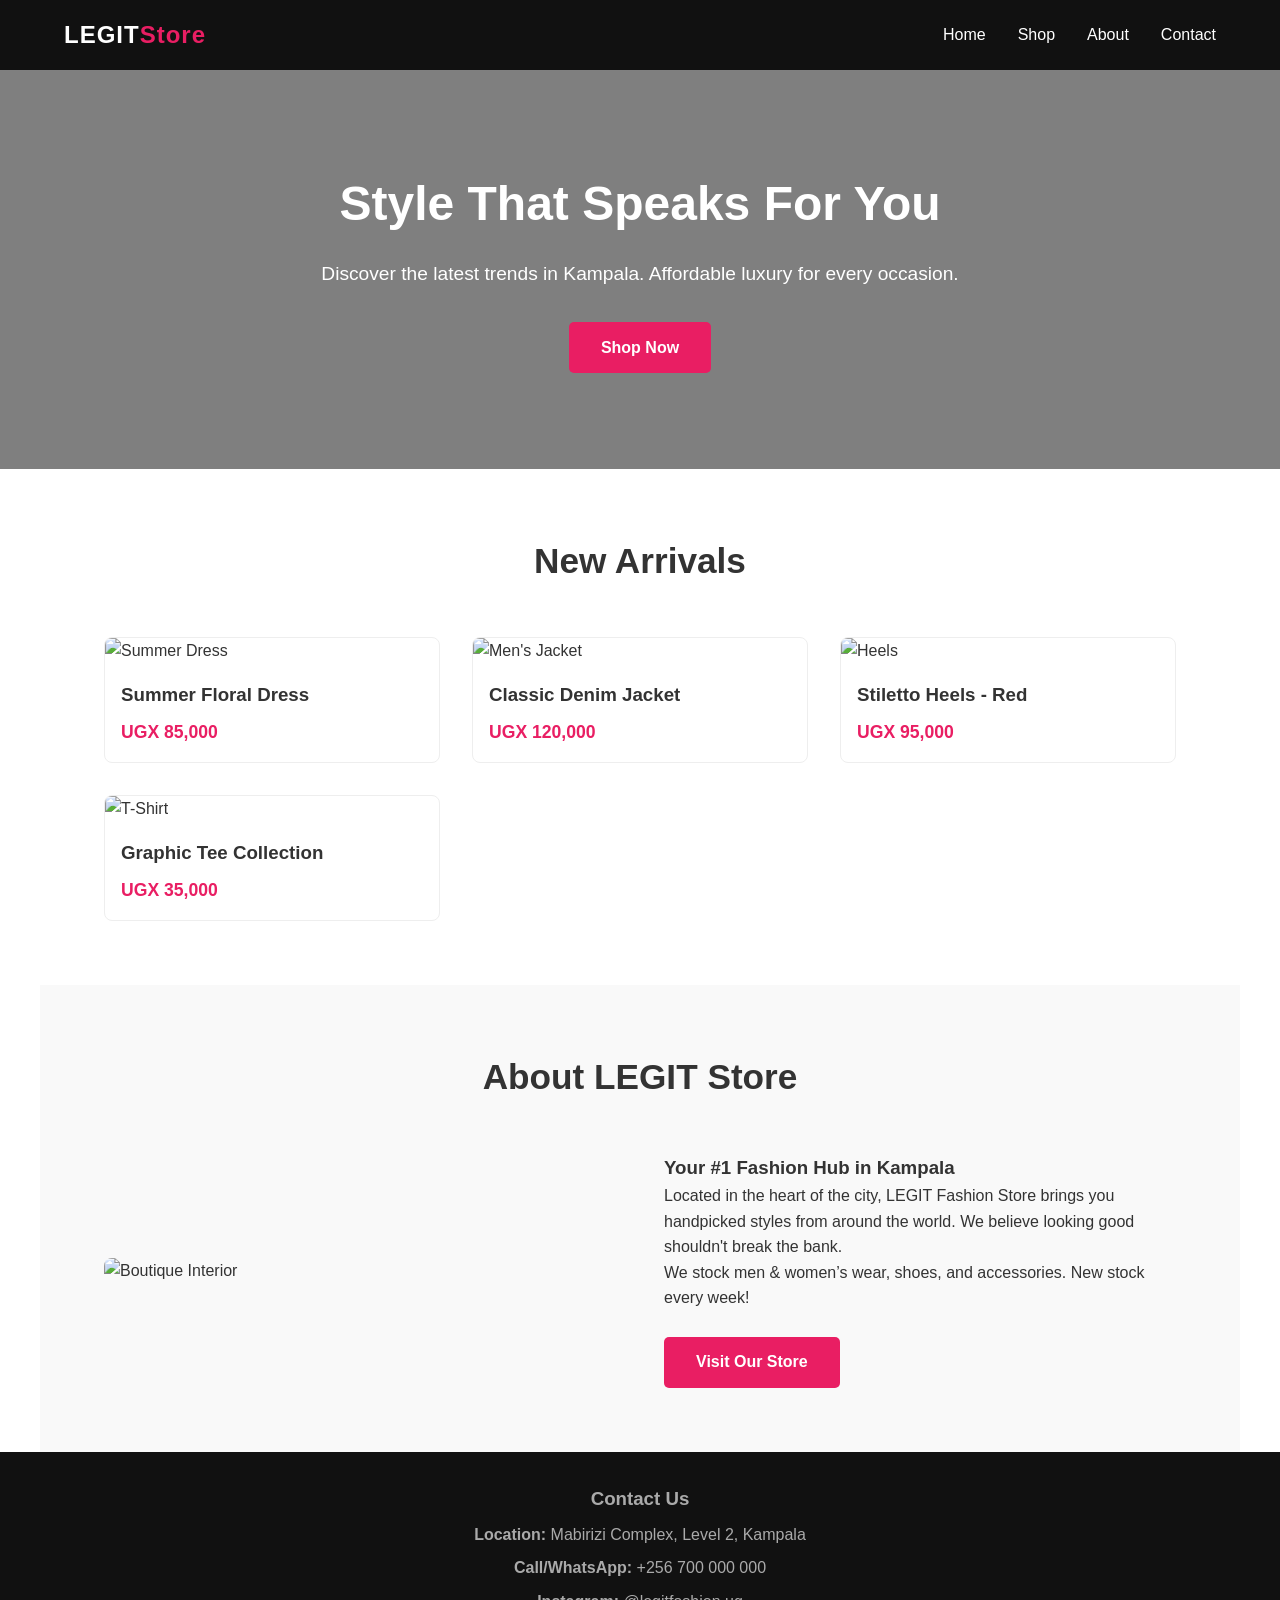
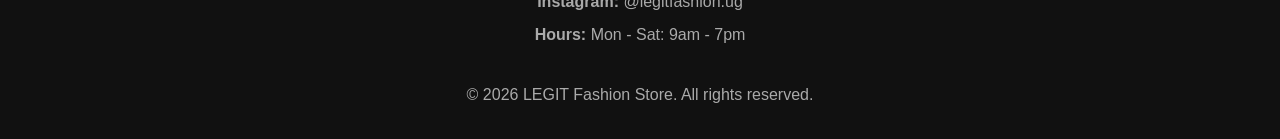
==== index.html @ 0c0a8f09 "Add files via upload" ====
<!DOCTYPE html>
<html lang="en">

<head>
          <meta charset="UTF-8">
          <meta name="viewport" content="width=device-width, initial-scale=1.0">
          <title>LEGIT Fashion Store | Kampala Boutique</title>
          <style>
                    * {
                              margin: 0;
                              padding: 0;
                              box-sizing: border-box;
                    }

                    body {
                              font-family: 'Segoe UI', Arial, sans-serif;
                              line-height: 1.6;
                              color: #333;
                    }

                    header {
                              background: #111;
                              color: #fff;
                              padding: 1rem 5%;
                              position: sticky;
                              top: 0;
                              z-index: 100;
                    }

                    nav {
                              display: flex;
                              justify-content: space-between;
                              align-items: center;
                              max-width: 1200px;
                              margin: auto;
                    }

                    .logo {
                              font-size: 1.5rem;
                              font-weight: 700;
                              letter-spacing: 1px;
                    }

                    .logo span {
                              color: #e91e63;
                    }

                    nav ul {
                              display: flex;
                              gap: 2rem;
                              list-style: none;
                    }

                    nav a {
                              color: #fff;
                              text-decoration: none;
                              font-weight: 500;
                    }

                    nav a:hover {
                              color: #e91e63;
                    }

                    .hero {
                              background: linear-gradient(rgba(0, 0, 0, 0.5), rgba(0, 0, 0, 0.5)), url('https://images.unsplash.com/photo-1441986300917-64674bd600d8?w=1200') center/cover;
                              color: #fff;
                              text-align: center;
                              padding: 6rem 5%;
                    }

                    .hero h1 {
                              font-size: 3rem;
                              margin-bottom: 1rem;
                    }

                    .hero p {
                              font-size: 1.2rem;
                              margin-bottom: 2rem;
                    }

                    .btn {
                              background: #e91e63;
                              color: #fff;
                              padding: 0.8rem 2rem;
                              border: none;
                              border-radius: 5px;
                              text-decoration: none;
                              font-weight: 600;
                              display: inline-block;
                              cursor: pointer;
                    }

                    .btn:hover {
                              background: #c2185b;
                    }

                    .section {
                              padding: 4rem 5%;
                              max-width: 1200px;
                              margin: auto;
                    }

                    .section h2 {
                              text-align: center;
                              font-size: 2.2rem;
                              margin-bottom: 3rem;
                    }

                    .products {
                              display: grid;
                              grid-template-columns: repeat(auto-fit, minmax(250px, 1fr));
                              gap: 2rem;
                    }

                    .card {
                              border: 1px solid #eee;
                              border-radius: 8px;
                              overflow: hidden;
                              transition: 0.3s;
                    }

                    .card:hover {
                              transform: translateY(-5px);
                              box-shadow: 0 10px 20px rgba(0, 0, 0, 0.1);
                    }

                    .card img {
                              width: 100%;
                              height: 300px;
                              object-fit: cover;
                    }

                    .card-body {
                              padding: 1rem;
                    }

                    .card-body h3 {
                              margin-bottom: 0.5rem;
                    }

                    .price {
                              color: #e91e63;
                              font-weight: 700;
                              font-size: 1.1rem;
                    }

                    .about {
                              background: #f9f9f9;
                    }

                    .about-content {
                              display: grid;
                              grid-template-columns: 1fr 1fr;
                              gap: 3rem;
                              align-items: center;
                    }

                    .about img {
                              width: 100%;
                              border-radius: 8px;
                    }

                    footer {
                              background: #111;
                              color: #aaa;
                              text-align: center;
                              padding: 2rem 5%;
                    }

                    .contact p {
                              margin: 0.5rem 0;
                    }

                    @media(max-width: 768px) {
                              .hero h1 {
                                        font-size: 2rem;
                              }

                              nav ul {
                                        gap: 1rem;
                                        font-size: 0.9rem;
                              }

                              .about-content {
                                        grid-template-columns: 1fr;
                              }
                    }
          </style>
</head>

<body>
          <header>
                    <nav>
                              <div class="logo">LEGIT<span>Store</span></div>
                              <ul>
                                        <li><a href="#home">Home</a></li>
                                        <li><a href="#shop">Shop</a></li>
                                        <li><a href="#about">About</a></li>
                                        <li><a href="#contact">Contact</a></li>
                              </ul>
                    </nav>
          </header>
          <section class="hero" id="home">
                    <h1>Style That Speaks For You</h1>
                    <p>Discover the latest trends in Kampala. Affordable luxury for every occasion.</p>
                    <a href="#shop" class="btn">Shop Now</a>
          </section>
          <section class="section" id="shop">
                    <h2>New Arrivals</h2>
                    <div class="products">
                              <div class="card">
                                        <img src="https://images.unsplash.com/photo-1434389677669-e08b4cac3105?w=400"
                                                                                          alt="Summer Dress">
                                        <div class="card-body">
                                                  <h3>Summer Floral Dress</h3>
                                                  <p class="price">UGX 85,000</p>
                                        </div>
                              </div>
                              <div class="card">
                                        <img src="https://images.unsplash.com/photo-1591047139829-d91aecb6caea?w=400"
                                                                                          alt="Men's Jacket">
                                        <div class="card-body">
                                                  <h3>Classic Denim Jacket</h3>
                                                  <p class="price">UGX 120,000</p>
                                        </div>
                              </div>
                              <div class="card">
                                        <img src="https://images.unsplash.com/photo-1543163521-1bf539c55dd2?w=400"
                                                                                          alt="Heels">
                                        <div class="card-body">
                                                  <h3>Stiletto Heels - Red</h3>
                                                  <p class="price">UGX 95,000</p>
                                        </div>
                              </div>
                              <div class="card">
                                        <img src="https://images.unsplash.com/photo-1521572163474-6864f9cf17ab?w=400"
                                                                                          alt="T-Shirt">
                                        <div class="card-body">
                                                  <h3>Graphic Tee Collection</h3>
                                                  <p class="price">UGX 35,000</p>
                                        </div>
                              </div>
                    </div>
          </section>
          <section class="section about" id="about">
                    <h2>About LEGIT Store</h2>
                    <div class="about-content">
                              <img src="https://images.unsplash.com/photo-1558769132-cb1aea458c5e?w=600"
                                                                                alt="Boutique Interior">
                              <div>
                                        <h3>Your #1 Fashion Hub in Kampala</h3>
                                        <p>Located in the heart of the city, LEGIT Fashion Store brings you handpicked
                                                  styles from around the world. We believe looking good shouldn't break
                                                  the bank.</p>
                                        <p>We stock men & women’s wear, shoes, and accessories. New stock every week!
                                        </p><br>
                                        <a href="#contact" class="btn">Visit Our Store</a>
                              </div>
                    </div>
          </section>
          <footer id="contact">
                    <div class="contact">
                              <h3>Contact Us</h3>
                              <p><strong>Location:</strong> Mabirizi Complex, Level 2, Kampala</p>
                              <p><strong>Call/WhatsApp:</strong> +256 700 000 000</p>
                              <p><strong>Instagram:</strong> @legitfashion.ug</p>
                              <p><strong>Hours:</strong> Mon - Sat: 9am - 7pm</p>
                    </div><br>
                    <p>&copy; 2026 LEGIT Fashion Store. All rights reserved.</p>
          </footer>
</body>

</html>
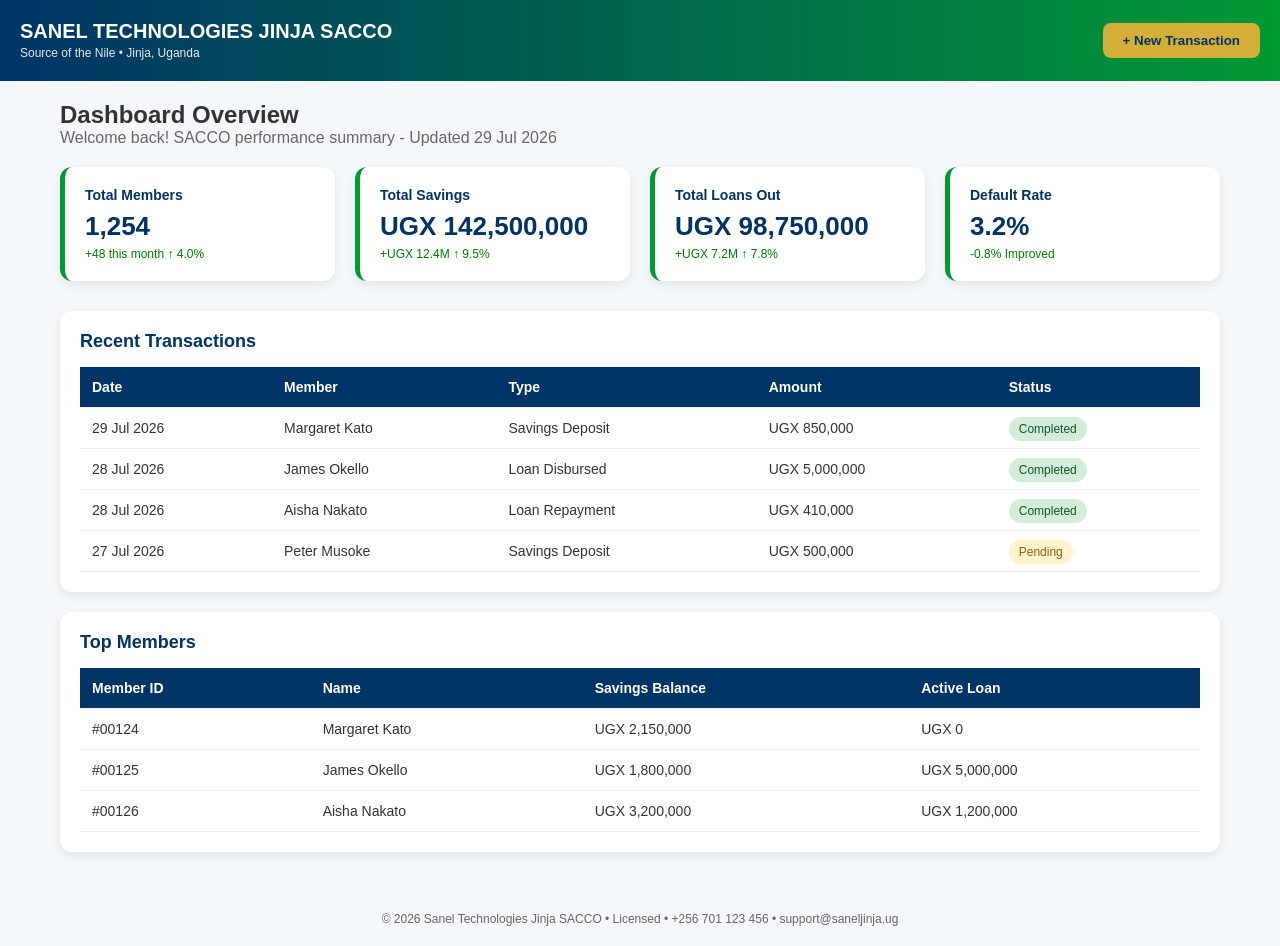
==== commit 9409aba5: "Update index.html" ====
--- a/index.html
+++ b/index.html
@@ -1,273 +1,121 @@
-<!DOCTYPE html>
-<html lang="en">
-
-<head>
-          <meta charset="UTF-8">
-          <meta name="viewport" content="width=device-width, initial-scale=1.0">
-          <title>LEGIT Fashion Store | Kampala Boutique</title>
-          <style>
-                    * {
-                              margin: 0;
-                              padding: 0;
-                              box-sizing: border-box;
-                    }
-
-                    body {
-                              font-family: 'Segoe UI', Arial, sans-serif;
-                              line-height: 1.6;
-                              color: #333;
-                    }
-
-                    header {
-                              background: #111;
-                              color: #fff;
-                              padding: 1rem 5%;
-                              position: sticky;
-                              top: 0;
-                              z-index: 100;
-                    }
-
-                    nav {
-                              display: flex;
-                              justify-content: space-between;
-                              align-items: center;
-                              max-width: 1200px;
-                              margin: auto;
-                    }
-
-                    .logo {
-                              font-size: 1.5rem;
-                              font-weight: 700;
-                              letter-spacing: 1px;
-                    }
-
-                    .logo span {
-                              color: #e91e63;
-                    }
-
-                    nav ul {
-                              display: flex;
-                              gap: 2rem;
-                              list-style: none;
-                    }
-
-                    nav a {
-                              color: #fff;
-                              text-decoration: none;
-                              font-weight: 500;
-                    }
-
-                    nav a:hover {
-                              color: #e91e63;
-                    }
-
-                    .hero {
-                              background: linear-gradient(rgba(0, 0, 0, 0.5), rgba(0, 0, 0, 0.5)), url('https://images.unsplash.com/photo-1441986300917-64674bd600d8?w=1200') center/cover;
-                              color: #fff;
-                              text-align: center;
-                              padding: 6rem 5%;
-                    }
-
-                    .hero h1 {
-                              font-size: 3rem;
-                              margin-bottom: 1rem;
-                    }
-
-                    .hero p {
-                              font-size: 1.2rem;
-                              margin-bottom: 2rem;
-                    }
-
-                    .btn {
-                              background: #e91e63;
-                              color: #fff;
-                              padding: 0.8rem 2rem;
-                              border: none;
-                              border-radius: 5px;
-                              text-decoration: none;
-                              font-weight: 600;
-                              display: inline-block;
-                              cursor: pointer;
-                    }
-
-                    .btn:hover {
-                              background: #c2185b;
-                    }
-
-                    .section {
-                              padding: 4rem 5%;
-                              max-width: 1200px;
-                              margin: auto;
-                    }
-
-                    .section h2 {
-                              text-align: center;
-                              font-size: 2.2rem;
-                              margin-bottom: 3rem;
-                    }
-
-                    .products {
-                              display: grid;
-                              grid-template-columns: repeat(auto-fit, minmax(250px, 1fr));
-                              gap: 2rem;
-                    }
-
-                    .card {
-                              border: 1px solid #eee;
-                              border-radius: 8px;
-                              overflow: hidden;
-                              transition: 0.3s;
-                    }
-
-                    .card:hover {
-                              transform: translateY(-5px);
-                              box-shadow: 0 10px 20px rgba(0, 0, 0, 0.1);
-                    }
-
-                    .card img {
-                              width: 100%;
-                              height: 300px;
-                              object-fit: cover;
-                    }
-
-                    .card-body {
-                              padding: 1rem;
-                    }
-
-                    .card-body h3 {
-                              margin-bottom: 0.5rem;
-                    }
-
-                    .price {
-                              color: #e91e63;
-                              font-weight: 700;
-                              font-size: 1.1rem;
-                    }
-
-                    .about {
-                              background: #f9f9f9;
-                    }
-
-                    .about-content {
-                              display: grid;
-                              grid-template-columns: 1fr 1fr;
-                              gap: 3rem;
-                              align-items: center;
-                    }
-
-                    .about img {
-                              width: 100%;
-                              border-radius: 8px;
-                    }
-
-                    footer {
-                              background: #111;
-                              color: #aaa;
-                              text-align: center;
-                              padding: 2rem 5%;
-                    }
-
-                    .contact p {
-                              margin: 0.5rem 0;
-                    }
-
-                    @media(max-width: 768px) {
-                              .hero h1 {
-                                        font-size: 2rem;
-                              }
-
-                              nav ul {
-                                        gap: 1rem;
-                                        font-size: 0.9rem;
-                              }
-
-                              .about-content {
-                                        grid-template-columns: 1fr;
-                              }
-                    }
-          </style>
-</head>
-
-<body>
-          <header>
-                    <nav>
-                              <div class="logo">LEGIT<span>Store</span></div>
-                              <ul>
-                                        <li><a href="#home">Home</a></li>
-                                        <li><a href="#shop">Shop</a></li>
-                                        <li><a href="#about">About</a></li>
-                                        <li><a href="#contact">Contact</a></li>
-                              </ul>
-                    </nav>
-          </header>
-          <section class="hero" id="home">
-                    <h1>Style That Speaks For You</h1>
-                    <p>Discover the latest trends in Kampala. Affordable luxury for every occasion.</p>
-                    <a href="#shop" class="btn">Shop Now</a>
-          </section>
-          <section class="section" id="shop">
-                    <h2>New Arrivals</h2>
-                    <div class="products">
-                              <div class="card">
-                                        <img src="https://images.unsplash.com/photo-1434389677669-e08b4cac3105?w=400"
-                                                                                          alt="Summer Dress">
-                                        <div class="card-body">
-                                                  <h3>Summer Floral Dress</h3>
-                                                  <p class="price">UGX 85,000</p>
-                                        </div>
-                              </div>
-                              <div class="card">
-                                        <img src="https://images.unsplash.com/photo-1591047139829-d91aecb6caea?w=400"
-                                                                                          alt="Men's Jacket">
-                                        <div class="card-body">
-                                                  <h3>Classic Denim Jacket</h3>
-                                                  <p class="price">UGX 120,000</p>
-                                        </div>
-                              </div>
-                              <div class="card">
-                                        <img src="https://images.unsplash.com/photo-1543163521-1bf539c55dd2?w=400"
-                                                                                          alt="Heels">
-                                        <div class="card-body">
-                                                  <h3>Stiletto Heels - Red</h3>
-                                                  <p class="price">UGX 95,000</p>
-                                        </div>
-                              </div>
-                              <div class="card">
-                                        <img src="https://images.unsplash.com/photo-1521572163474-6864f9cf17ab?w=400"
-                                                                                          alt="T-Shirt">
-                                        <div class="card-body">
-                                                  <h3>Graphic Tee Collection</h3>
-                                                  <p class="price">UGX 35,000</p>
-                                        </div>
-                              </div>
-                    </div>
-          </section>
-          <section class="section about" id="about">
-                    <h2>About LEGIT Store</h2>
-                    <div class="about-content">
-                              <img src="https://images.unsplash.com/photo-1558769132-cb1aea458c5e?w=600"
-                                                                                alt="Boutique Interior">
-                              <div>
-                                        <h3>Your #1 Fashion Hub in Kampala</h3>
-                                        <p>Located in the heart of the city, LEGIT Fashion Store brings you handpicked
-                                                  styles from around the world. We believe looking good shouldn't break
-                                                  the bank.</p>
-                                        <p>We stock men & women’s wear, shoes, and accessories. New stock every week!
-                                        </p><br>
-                                        <a href="#contact" class="btn">Visit Our Store</a>
-                              </div>
-                    </div>
-          </section>
-          <footer id="contact">
-                    <div class="contact">
-                              <h3>Contact Us</h3>
-                              <p><strong>Location:</strong> Mabirizi Complex, Level 2, Kampala</p>
-                              <p><strong>Call/WhatsApp:</strong> +256 700 000 000</p>
-                              <p><strong>Instagram:</strong> @legitfashion.ug</p>
-                              <p><strong>Hours:</strong> Mon - Sat: 9am - 7pm</p>
-                    </div><br>
-                    <p>&copy; 2026 LEGIT Fashion Store. All rights reserved.</p>
-          </footer>
-</body>
-
+<!DOCTYPE html>
+<html lang="en">
+<head>
+  <meta charset="UTF-8">
+  <meta name="viewport" content="width=device-width, initial-scale=1.0">
+  <title>Sanel Technologies Jinja SACCO</title>
+  <style>
+    *{margin:0;padding:0;box-sizing:border-box;font-family:'Poppins',Arial,sans-serif}
+    body{background:#f4f8fb;color:#333}
+    header{background:linear-gradient(90deg,#003366,#009933);color:white;padding:20px;display:flex;justify-content:space-between;align-items:center}
+    header h1{font-size:20px}
+    header span{font-size:12px;opacity:0.9}
+    .container{padding:20px;max-width:1200px;margin:auto}
+    .cards{display:grid;grid-template-columns:repeat(auto-fit,minmax(250px,1fr));gap:20px;margin-bottom:30px}
+    .card{background:white;padding:20px;border-radius:12px;box-shadow:0 4px 10px rgba(0,0,0,0.08);border-left:5px solid #009933}
+    .card h3{color:#003366;font-size:14px;margin-bottom:8px}
+    .card h2{font-size:26px;color:#003366}
+    .card p{font-size:12px;color:green;margin-top:5px}
+    .section{background:white;padding:20px;border-radius:12px;box-shadow:0 4px 10px rgba(0,0,0,0.08);margin-bottom:20px}
+    .section h2{color:#003366;margin-bottom:15px;font-size:18px}
+    table{width:100%;border-collapse:collapse}
+    th,td{padding:12px;text-align:left;border-bottom:1px solid #eee;font-size:14px}
+    th{background:#003366;color:white}
+    .btn{background:#D4AF37;color:#003366;padding:10px 20px;border:none;border-radius:8px;font-weight:bold;cursor:pointer}
+    .status{padding:5px 10px;border-radius:20px;font-size:12px}
+    .completed{background:#d4edda;color:#155724}
+    .pending{background:#fff3cd;color:#856404}
+    footer{text-align:center;padding:20px;font-size:12px;color:#666}
+    @media(max-width:768px){header h1{font-size:16px}}
+  </style>
+</head>
+<body>
+
+<header>
+  <div>
+    <h1>SANEL TECHNOLOGIES JINJA SACCO</h1>
+    <span>Source of the Nile • Jinja, Uganda</span>
+  </div>
+  <button class="btn">+ New Transaction</button>
+</header>
+
+<div class="container">
+  <h2>Dashboard Overview</h2>
+  <p style="margin-bottom:20px;color:#666">Welcome back! SACCO performance summary - Updated 29 Jul 2026</p>
+
+  <!-- 4 CARDS -->
+  <div class="cards">
+    <div class="card">
+      <h3>Total Members</h3>
+      <h2>1,254</h2>
+      <p>+48 this month ↑ 4.0%</p>
+    </div>
+    <div class="card">
+      <h3>Total Savings</h3>
+      <h2>UGX 142,500,000</h2>
+      <p>+UGX 12.4M ↑ 9.5%</p>
+    </div>
+    <div class="card">
+      <h3>Total Loans Out</h3>
+      <h2>UGX 98,750,000</h2>
+      <p>+UGX 7.2M ↑ 7.8%</p>
+    </div>
+    <div class="card">
+      <h3>Default Rate</h3>
+      <h2>3.2%</h2>
+      <p>-0.8% Improved</p>
+    </div>
+  </div>
+
+  <!-- RECENT TRANSACTIONS -->
+  <div class="section">
+    <h2>Recent Transactions</h2>
+    <table>
+      <tr>
+        <th>Date</th><th>Member</th><th>Type</th><th>Amount</th><th>Status</th>
+      </tr>
+      <tr>
+        <td>29 Jul 2026</td><td>Margaret Kato</td><td>Savings Deposit</td><td>UGX 850,000</td>
+        <td><span class="status completed">Completed</span></td>
+      </tr>
+      <tr>
+        <td>28 Jul 2026</td><td>James Okello</td><td>Loan Disbursed</td><td>UGX 5,000,000</td>
+        <td><span class="status completed">Completed</span></td>
+      </tr>
+      <tr>
+        <td>28 Jul 2026</td><td>Aisha Nakato</td><td>Loan Repayment</td><td>UGX 410,000</td>
+        <td><span class="status completed">Completed</span></td>
+      </tr>
+      <tr>
+        <td>27 Jul 2026</td><td>Peter Musoke</td><td>Savings Deposit</td><td>UGX 500,000</td>
+        <td><span class="status pending">Pending</span></td>
+      </tr>
+    </table>
+  </div>
+
+  <!-- MEMBERS TABLE -->
+  <div class="section">
+    <h2>Top Members</h2>
+    <table>
+      <tr>
+        <th>Member ID</th><th>Name</th><th>Savings Balance</th><th>Active Loan</th>
+      </tr>
+      <tr>
+        <td>#00124</td><td>Margaret Kato</td><td>UGX 2,150,000</td><td>UGX 0</td>
+      </tr>
+      <tr>
+        <td>#00125</td><td>James Okello</td><td>UGX 1,800,000</td><td>UGX 5,000,000</td>
+      </tr>
+      <tr>
+        <td>#00126</td><td>Aisha Nakato</td><td>UGX 3,200,000</td><td>UGX 1,200,000</td>
+      </tr>
+    </table>
+  </div>
+</div>
+
+<footer>
+  © 2026 Sanel Technologies Jinja SACCO • Licensed • +256 701 123 456 • support@saneljinja.ug
+</footer>
+
+</body>
 </html>
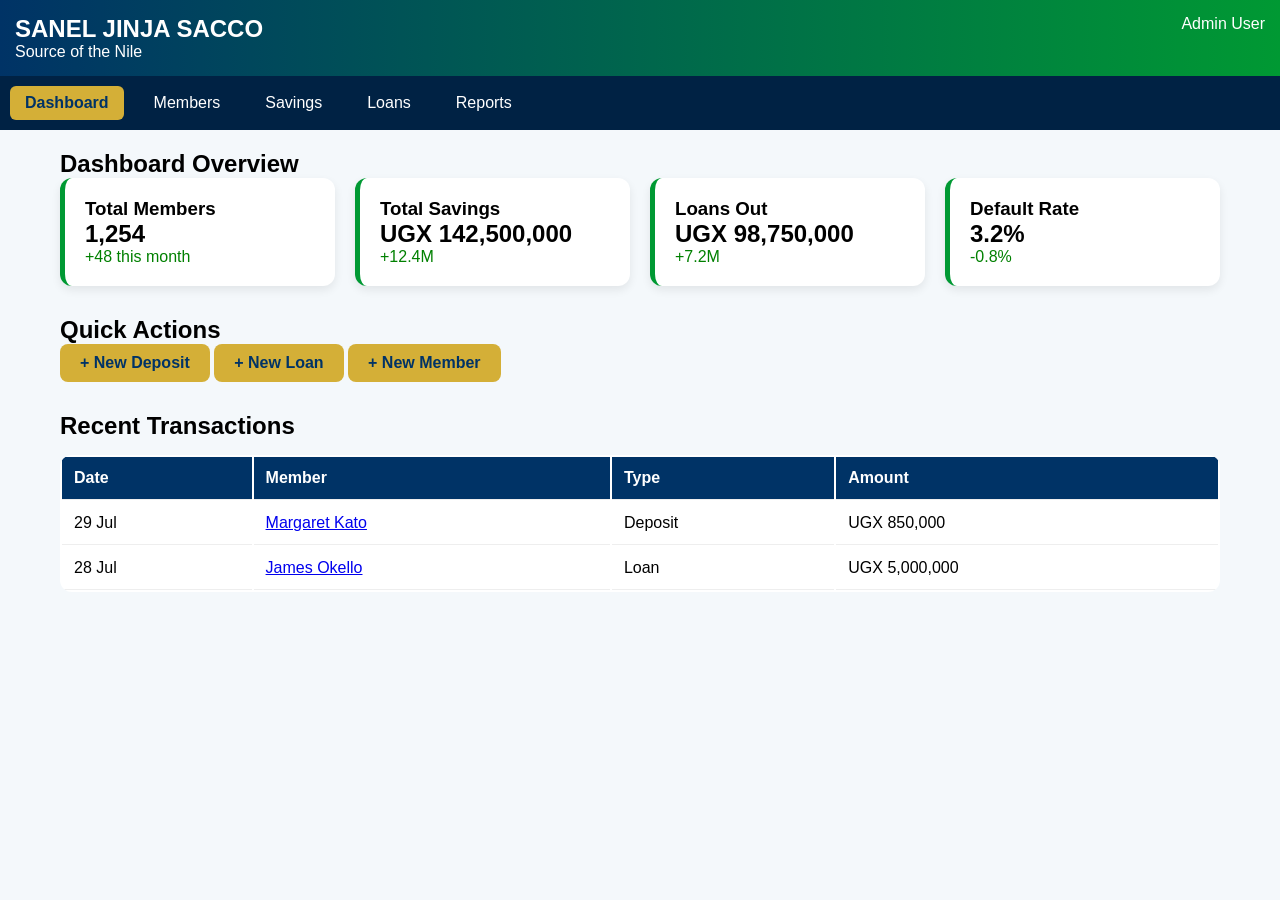
==== commit 29a2734e: "Update index.html" ====
--- a/index.html
+++ b/index.html
@@ -1,121 +1,62 @@
 <!DOCTYPE html>
 <html lang="en">
 <head>
-  <meta charset="UTF-8">
-  <meta name="viewport" content="width=device-width, initial-scale=1.0">
-  <title>Sanel Technologies Jinja SACCO</title>
-  <style>
-    *{margin:0;padding:0;box-sizing:border-box;font-family:'Poppins',Arial,sans-serif}
-    body{background:#f4f8fb;color:#333}
-    header{background:linear-gradient(90deg,#003366,#009933);color:white;padding:20px;display:flex;justify-content:space-between;align-items:center}
-    header h1{font-size:20px}
-    header span{font-size:12px;opacity:0.9}
-    .container{padding:20px;max-width:1200px;margin:auto}
-    .cards{display:grid;grid-template-columns:repeat(auto-fit,minmax(250px,1fr));gap:20px;margin-bottom:30px}
-    .card{background:white;padding:20px;border-radius:12px;box-shadow:0 4px 10px rgba(0,0,0,0.08);border-left:5px solid #009933}
-    .card h3{color:#003366;font-size:14px;margin-bottom:8px}
-    .card h2{font-size:26px;color:#003366}
-    .card p{font-size:12px;color:green;margin-top:5px}
-    .section{background:white;padding:20px;border-radius:12px;box-shadow:0 4px 10px rgba(0,0,0,0.08);margin-bottom:20px}
-    .section h2{color:#003366;margin-bottom:15px;font-size:18px}
-    table{width:100%;border-collapse:collapse}
-    th,td{padding:12px;text-align:left;border-bottom:1px solid #eee;font-size:14px}
-    th{background:#003366;color:white}
-    .btn{background:#D4AF37;color:#003366;padding:10px 20px;border:none;border-radius:8px;font-weight:bold;cursor:pointer}
-    .status{padding:5px 10px;border-radius:20px;font-size:12px}
-    .completed{background:#d4edda;color:#155724}
-    .pending{background:#fff3cd;color:#856404}
-    footer{text-align:center;padding:20px;font-size:12px;color:#666}
-    @media(max-width:768px){header h1{font-size:16px}}
-  </style>
+<meta charset="UTF-8">
+<meta name="viewport" content="width=device-width, initial-scale=1.0">
+<title>Sanel Jinja SACCO</title>
+<style>
+*{margin:0;padding:0;box-sizing:border-box;font-family:'Poppins',Arial}
+body{background:#f4f8fb}
+header{background:linear-gradient(90deg,#003366,#009933);color:white;padding:15px;display:flex;justify-content:space-between}
+nav{background:#002244;padding:10px;display:flex;gap:15px;overflow-x:auto}
+nav a{color:white;text-decoration:none;padding:8px 15px;border-radius:6px;white-space:nowrap}
+nav a.active, nav a:hover{background:#D4AF37;color:#003366;font-weight:bold}
+.container{padding:20px;max-width:1200px;margin:auto}
+.cards{display:grid;grid-template-columns:repeat(auto-fit,minmax(250px,1fr));gap:20px}
+.card{background:white;padding:20px;border-radius:12px;box-shadow:0 4px 10px rgba(0,0,0,0.08);border-left:5px solid #009933}
+.btn{background:#D4AF37;color:#003366;padding:10px 20px;border:none;border-radius:8px;font-weight:bold;cursor:pointer;text-decoration:none;display:inline-block}
+table{width:100%;background:white;border-radius:12px;overflow:hidden;margin-top:15px}
+th,td{padding:12px;text-align:left;border-bottom:1px solid #eee}
+th{background:#003366;color:white}
+</style>
 </head>
 <body>
 
 <header>
-  <div>
-    <h1>SANEL TECHNOLOGIES JINJA SACCO</h1>
-    <span>Source of the Nile • Jinja, Uganda</span>
-  </div>
-  <button class="btn">+ New Transaction</button>
+  <div><h2>SANEL JINJA SACCO</h2><span>Source of the Nile</span></div>
+  <div>Admin User</div>
 </header>
+
+<nav>
+  <a href="index.html" class="active">Dashboard</a>
+  <a href="members.html">Members</a>
+  <a href="savings.html">Savings</a>
+  <a href="loans.html">Loans</a>
+  <a href="reports.html">Reports</a>
+</nav>
 
 <div class="container">
   <h2>Dashboard Overview</h2>
-  <p style="margin-bottom:20px;color:#666">Welcome back! SACCO performance summary - Updated 29 Jul 2026</p>
-
-  <!-- 4 CARDS -->
+  
   <div class="cards">
-    <div class="card">
-      <h3>Total Members</h3>
-      <h2>1,254</h2>
-      <p>+48 this month ↑ 4.0%</p>
-    </div>
-    <div class="card">
-      <h3>Total Savings</h3>
-      <h2>UGX 142,500,000</h2>
-      <p>+UGX 12.4M ↑ 9.5%</p>
-    </div>
-    <div class="card">
-      <h3>Total Loans Out</h3>
-      <h2>UGX 98,750,000</h2>
-      <p>+UGX 7.2M ↑ 7.8%</p>
-    </div>
-    <div class="card">
-      <h3>Default Rate</h3>
-      <h2>3.2%</h2>
-      <p>-0.8% Improved</p>
-    </div>
+    <div class="card"><h3>Total Members</h3><h2>1,254</h2><p style="color:green">+48 this month</p></div>
+    <div class="card"><h3>Total Savings</h3><h2>UGX 142,500,000</h2><p style="color:green">+12.4M</p></div>
+    <div class="card"><h3>Loans Out</h3><h2>UGX 98,750,000</h2><p style="color:green">+7.2M</p></div>
+    <div class="card"><h3>Default Rate</h3><h2>3.2%</h2><p style="color:green">-0.8%</p></div>
   </div>
 
-  <!-- RECENT TRANSACTIONS -->
-  <div class="section">
-    <h2>Recent Transactions</h2>
-    <table>
-      <tr>
-        <th>Date</th><th>Member</th><th>Type</th><th>Amount</th><th>Status</th>
-      </tr>
-      <tr>
-        <td>29 Jul 2026</td><td>Margaret Kato</td><td>Savings Deposit</td><td>UGX 850,000</td>
-        <td><span class="status completed">Completed</span></td>
-      </tr>
-      <tr>
-        <td>28 Jul 2026</td><td>James Okello</td><td>Loan Disbursed</td><td>UGX 5,000,000</td>
-        <td><span class="status completed">Completed</span></td>
-      </tr>
-      <tr>
-        <td>28 Jul 2026</td><td>Aisha Nakato</td><td>Loan Repayment</td><td>UGX 410,000</td>
-        <td><span class="status completed">Completed</span></td>
-      </tr>
-      <tr>
-        <td>27 Jul 2026</td><td>Peter Musoke</td><td>Savings Deposit</td><td>UGX 500,000</td>
-        <td><span class="status pending">Pending</span></td>
-      </tr>
-    </table>
-  </div>
+  <h2 style="margin-top:30px">Quick Actions</h2>
+  <a href="savings.html" class="btn">+ New Deposit</a>
+  <a href="loans.html" class="btn">+ New Loan</a>
+  <a href="members.html" class="btn">+ New Member</a>
 
-  <!-- MEMBERS TABLE -->
-  <div class="section">
-    <h2>Top Members</h2>
-    <table>
-      <tr>
-        <th>Member ID</th><th>Name</th><th>Savings Balance</th><th>Active Loan</th>
-      </tr>
-      <tr>
-        <td>#00124</td><td>Margaret Kato</td><td>UGX 2,150,000</td><td>UGX 0</td>
-      </tr>
-      <tr>
-        <td>#00125</td><td>James Okello</td><td>UGX 1,800,000</td><td>UGX 5,000,000</td>
-      </tr>
-      <tr>
-        <td>#00126</td><td>Aisha Nakato</td><td>UGX 3,200,000</td><td>UGX 1,200,000</td>
-      </tr>
-    </table>
-  </div>
+  <h2 style="margin-top:30px">Recent Transactions</h2>
+  <table>
+    <tr><th>Date</th><th>Member</th><th>Type</th><th>Amount</th></tr>
+    <tr><td>29 Jul</td><td><a href="members.html">Margaret Kato</a></td><td>Deposit</td><td>UGX 850,000</td></tr>
+    <tr><td>28 Jul</td><td><a href="members.html">James Okello</a></td><td>Loan</td><td>UGX 5,000,000</td></tr>
+  </table>
 </div>
-
-<footer>
-  © 2026 Sanel Technologies Jinja SACCO • Licensed • +256 701 123 456 • support@saneljinja.ug
-</footer>
 
 </body>
 </html>
